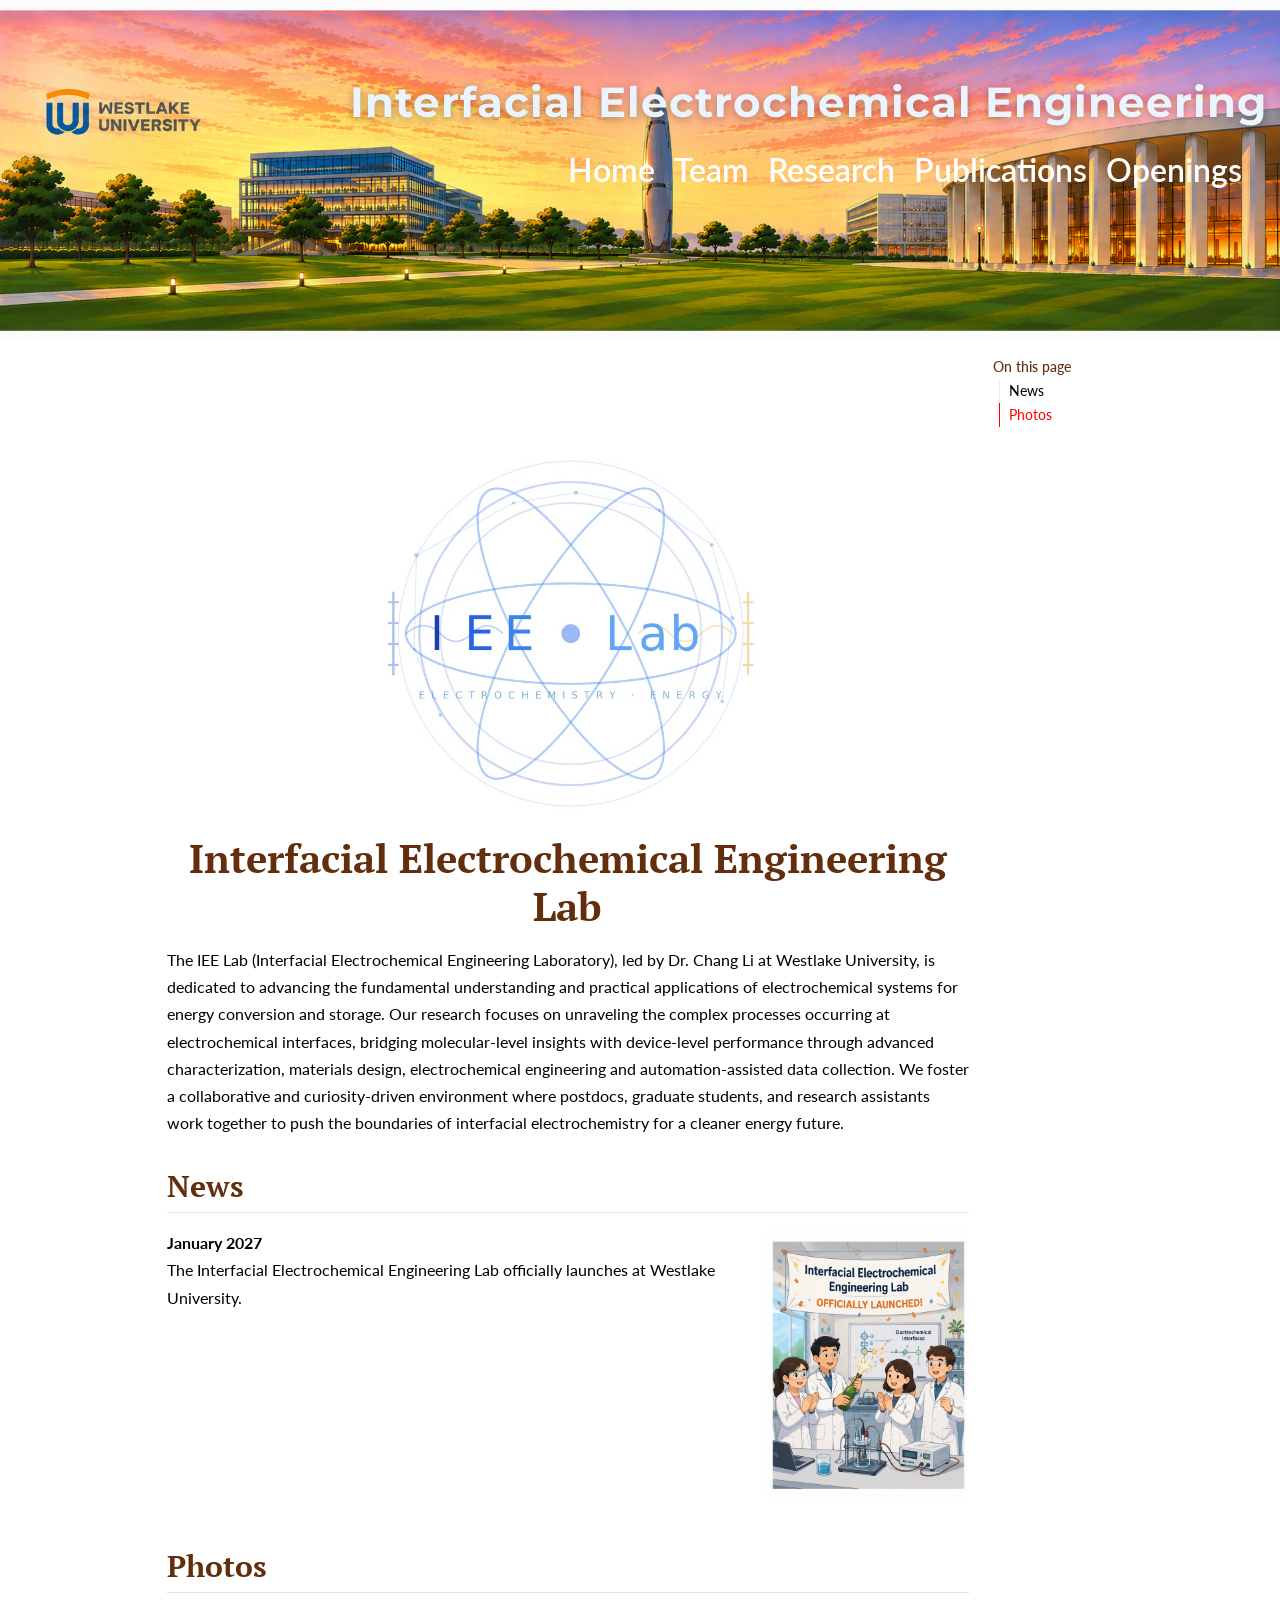
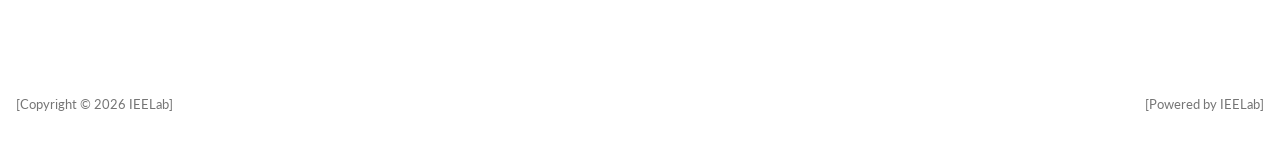
==== docs/index.html @ 1d0949e4 "ChangLi's Group at Westlake" ====
<!DOCTYPE html>
<html xmlns="http://www.w3.org/1999/xhtml" lang="en" xml:lang="en"><head>

<meta charset="utf-8">
<meta name="generator" content="quarto-1.9.37">

<meta name="viewport" content="width=device-width, initial-scale=1.0, user-scalable=yes">


<title>Interfacial Electrochemical Engineering Lab</title>
<style>
/* Default styles provided by pandoc.
** See https://pandoc.org/MANUAL.html#variables-for-html for config info.
*/
code{white-space: pre-wrap;}
span.smallcaps{font-variant: small-caps;}
div.columns{display: flex; gap: min(4vw, 1.5em);}
div.column{flex: auto; overflow-x: auto;}
div.hanging-indent{margin-left: 1.5em; text-indent: -1.5em;}
ul.task-list{list-style: none;}
ul.task-list li input[type="checkbox"] {
  width: 0.8em;
  margin: 0 0.8em 0.2em -1em; /* quarto-specific, see https://github.com/quarto-dev/quarto-cli/issues/4556 */ 
  vertical-align: middle;
}
</style>


<script src="site_libs/quarto-nav/quarto-nav.js"></script>
<script src="site_libs/quarto-nav/headroom.min.js"></script>
<script src="site_libs/clipboard/clipboard.min.js"></script>
<script src="site_libs/quarto-search/autocomplete.umd.js"></script>
<script src="site_libs/quarto-search/fuse.min.js"></script>
<script src="site_libs/quarto-search/quarto-search.js"></script>
<meta name="quarto:offset" content="./">
<link href="./images/site-logo.jpg" rel="icon" type="image/jpeg">
<script src="site_libs/quarto-html/quarto.js" type="module"></script>
<script src="site_libs/quarto-html/tabsets/tabsets.js" type="module"></script>
<script src="site_libs/quarto-html/popper.min.js"></script>
<script src="site_libs/quarto-html/tippy.umd.min.js"></script>
<link href="site_libs/quarto-html/tippy.css" rel="stylesheet">
<link href="site_libs/quarto-html/quarto-syntax-highlighting-a9c94084e156453ce75ecc8ff7b2041c.css" rel="stylesheet" id="quarto-text-highlighting-styles">
<script src="site_libs/bootstrap/bootstrap.min.js"></script>
<link href="site_libs/bootstrap/bootstrap-icons.css" rel="stylesheet">
<link href="site_libs/bootstrap/bootstrap-755ce05c4ce5d51c05182200a38162f8.min.css" rel="stylesheet" append-hash="true" id="quarto-bootstrap" data-mode="light">
<script id="quarto-search-options" type="application/json">{
  "location": "navbar",
  "copy-button": false,
  "collapse-after": 3,
  "panel-placement": "end",
  "type": "overlay",
  "limit": 50,
  "keyboard-shortcut": [
    "f",
    "/",
    "s"
  ],
  "show-item-context": false,
  "language": {
    "search-no-results-text": "No results",
    "search-matching-documents-text": "matching documents",
    "search-copy-link-title": "Copy link to search",
    "search-hide-matches-text": "Hide additional matches",
    "search-more-match-text": "more match in this document",
    "search-more-matches-text": "more matches in this document",
    "search-clear-button-title": "Clear",
    "search-text-placeholder": "",
    "search-detached-cancel-button-title": "Cancel",
    "search-submit-button-title": "Submit",
    "search-label": "Search"
  }
}</script>


</head>

<body class="nav-fixed quarto-light">

<div id="quarto-search-results"></div>
  <header id="quarto-header" class="headroom fixed-top">
    <nav class="navbar navbar-expand-lg " data-bs-theme="dark">
      <div class="navbar-container container-fluid">
      <div class="navbar-brand-container mx-auto">
    <a class="navbar-brand" href="./index.html">
    <span class="navbar-title">Interfacial Electrochemical Engineering Lab</span>
    </a>
  </div>
          <button class="navbar-toggler" type="button" data-bs-toggle="collapse" data-bs-target="#navbarCollapse" aria-controls="navbarCollapse" role="menu" aria-expanded="false" aria-label="Toggle navigation" onclick="if (window.quartoToggleHeadroom) { window.quartoToggleHeadroom(); }">
  <span class="navbar-toggler-icon"></span>
</button>
          <div class="collapse navbar-collapse" id="navbarCollapse">
            <ul class="navbar-nav navbar-nav-scroll ms-auto">
  <li class="nav-item">
    <a class="nav-link active" href="./index.html" aria-current="page"> 
<span class="menu-text">Home</span></a>
  </li>  
  <li class="nav-item">
    <a class="nav-link" href="./Team.html"> 
<span class="menu-text">Team</span></a>
  </li>  
  <li class="nav-item">
    <a class="nav-link" href="./Research.html"> 
<span class="menu-text">Research</span></a>
  </li>  
  <li class="nav-item">
    <a class="nav-link" href="./publications.html"> 
<span class="menu-text">Publications</span></a>
  </li>  
  <li class="nav-item">
    <a class="nav-link" href="./Openings.html"> 
<span class="menu-text">Openings</span></a>
  </li>  
</ul>
          </div> <!-- /navcollapse -->
            <div class="quarto-navbar-tools">
</div>
      </div> <!-- /container-fluid -->
    </nav>
</header>
<!-- content -->
<div id="quarto-content" class="quarto-container page-columns page-rows-contents page-layout-article page-navbar">
<!-- sidebar -->
<!-- margin-sidebar -->
    <div id="quarto-margin-sidebar" class="sidebar margin-sidebar">
        <nav id="TOC" role="doc-toc" class="toc-active">
    <h2 id="toc-title">On this page</h2>
   
  <ul>
  <li><a href="#news" id="toc-news" class="nav-link active" data-scroll-target="#news">News</a></li>
  <li><a href="#photos" id="toc-photos" class="nav-link" data-scroll-target="#photos">Photos</a></li>
  </ul>
</nav>
    </div>
<!-- main -->
<main class="content" id="quarto-document-content">




<div class="quarto-about-jolla">
  <img src="images/site-logo.jpg" class="about-image
  rectangle " style="width: 24em;">
 <header id="title-block-header" class="quarto-title-block default">
<div class="quarto-title">
<h1 class="title">Interfacial Electrochemical Engineering Lab</h1>
</div>
<div class="quarto-title-meta">
  </div>
</header><div id="hero-heading">
<p>The IEE Lab (Interfacial Electrochemical Engineering Laboratory), led by Dr.&nbsp;Chang Li at Westlake University, is dedicated to advancing the fundamental understanding and practical applications of electrochemical systems for energy conversion and storage. Our research focuses on unraveling the complex processes occurring at electrochemical interfaces, bridging molecular-level insights with device-level performance through advanced characterization, materials design, electrochemical engineering and automation-assisted data collection. We foster a collaborative and curiosity-driven environment where postdocs, graduate students, and research assistants work together to push the boundaries of interfacial electrochemistry for a cleaner energy future.</p>
</div>  
</div>

<section id="news" class="level2">
<h2 data-anchor-id="news">News</h2>
<div class="news-item">
<p><img src="images/news/lab-launch.jpg" class="img-fluid" width="220"></p>
<p><strong>January 2027</strong><br>
The Interfacial Electrochemical Engineering Lab officially launches at Westlake University.</p>
</div>
</section>
<section id="photos" class="level2">
<h2 data-anchor-id="photos">Photos</h2>



</section>

</main> <!-- /main -->
<script id="quarto-html-after-body" type="application/javascript">
  window.document.addEventListener("DOMContentLoaded", function (event) {
    const isCodeAnnotation = (el) => {
      for (const clz of el.classList) {
        if (clz.startsWith('code-annotation-')) {                     
          return true;
        }
      }
      return false;
    }
    const onCopySuccess = function(e) {
      // button target
      const button = e.trigger;
      // don't keep focus
      button.blur();
      // flash "checked"
      button.classList.add('code-copy-button-checked');
      var currentTitle = button.getAttribute("title");
      button.setAttribute("title", "Copied!");
      let tooltip;
      if (window.bootstrap) {
        button.setAttribute("data-bs-toggle", "tooltip");
        button.setAttribute("data-bs-placement", "left");
        button.setAttribute("data-bs-title", "Copied!");
        tooltip = new bootstrap.Tooltip(button, 
          { trigger: "manual", 
            customClass: "code-copy-button-tooltip",
            offset: [0, -8]});
        tooltip.show();    
      }
      setTimeout(function() {
        if (tooltip) {
          tooltip.hide();
          button.removeAttribute("data-bs-title");
          button.removeAttribute("data-bs-toggle");
          button.removeAttribute("data-bs-placement");
        }
        button.setAttribute("title", currentTitle);
        button.classList.remove('code-copy-button-checked');
      }, 1000);
      // clear code selection
      e.clearSelection();
    }
    const getTextToCopy = function(trigger) {
      const outerScaffold = trigger.parentElement.cloneNode(true);
      const codeEl = outerScaffold.querySelector('code');
      for (const childEl of codeEl.children) {
        if (isCodeAnnotation(childEl)) {
          childEl.remove();
        }
      }
      return codeEl.innerText;
    }
    const clipboard = new window.ClipboardJS('.code-copy-button:not([data-in-quarto-modal])', {
      text: getTextToCopy
    });
    clipboard.on('success', onCopySuccess);
    if (window.document.getElementById('quarto-embedded-source-code-modal')) {
      const clipboardModal = new window.ClipboardJS('.code-copy-button[data-in-quarto-modal]', {
        text: getTextToCopy,
        container: window.document.getElementById('quarto-embedded-source-code-modal')
      });
      clipboardModal.on('success', onCopySuccess);
    }
      var localhostRegex = new RegExp(/^(?:http|https):\/\/localhost\:?[0-9]*\//);
      var mailtoRegex = new RegExp(/^mailto:/);
        var filterRegex = new RegExp("https:\/\/ChangLi\.IEELab\.github\.io");
      var isInternal = (href) => {
          return filterRegex.test(href) || localhostRegex.test(href) || mailtoRegex.test(href);
      }
      // Inspect non-navigation links and adorn them if external
     var links = window.document.querySelectorAll('a[href]:not(.nav-link):not(.navbar-brand):not(.toc-action):not(.sidebar-link):not(.sidebar-item-toggle):not(.pagination-link):not(.no-external):not([aria-hidden]):not(.dropdown-item):not(.quarto-navigation-tool):not(.about-link)');
      for (var i=0; i<links.length; i++) {
        const link = links[i];
        if (!isInternal(link.href)) {
          // undo the damage that might have been done by quarto-nav.js in the case of
          // links that we want to consider external
          if (link.dataset.originalHref !== undefined) {
            link.href = link.dataset.originalHref;
          }
        }
      }
    function tippyHover(el, contentFn, onTriggerFn, onUntriggerFn) {
      const config = {
        allowHTML: true,
        maxWidth: 500,
        delay: 100,
        arrow: false,
        appendTo: function(el) {
            return el.parentElement;
        },
        interactive: true,
        interactiveBorder: 10,
        theme: 'quarto',
        placement: 'bottom-start',
      };
      if (contentFn) {
        config.content = contentFn;
      }
      if (onTriggerFn) {
        config.onTrigger = onTriggerFn;
      }
      if (onUntriggerFn) {
        config.onUntrigger = onUntriggerFn;
      }
      window.tippy(el, config); 
    }
    const noterefs = window.document.querySelectorAll('a[role="doc-noteref"]');
    for (var i=0; i<noterefs.length; i++) {
      const ref = noterefs[i];
      tippyHover(ref, function() {
        // use id or data attribute instead here
        let href = ref.getAttribute('data-footnote-href') || ref.getAttribute('href');
        try { href = new URL(href).hash; } catch {}
        const id = href.replace(/^#\/?/, "");
        const note = window.document.getElementById(id);
        if (note) {
          return note.innerHTML;
        } else {
          return "";
        }
      });
    }
    const xrefs = window.document.querySelectorAll('a.quarto-xref');
    const processXRef = (id, note) => {
      // Strip column container classes
      const stripColumnClz = (el) => {
        el.classList.remove("page-full", "page-columns");
        if (el.children) {
          for (const child of el.children) {
            stripColumnClz(child);
          }
        }
      }
      stripColumnClz(note)
      if (id === null || id.startsWith('sec-')) {
        // Special case sections, only their first couple elements
        const container = document.createElement("div");
        if (note.children && note.children.length > 2) {
          container.appendChild(note.children[0].cloneNode(true));
          for (let i = 1; i < note.children.length; i++) {
            const child = note.children[i];
            if (child.tagName === "P" && child.innerText === "") {
              continue;
            } else {
              container.appendChild(child.cloneNode(true));
              break;
            }
          }
          if (window.Quarto?.typesetMath) {
            window.Quarto.typesetMath(container);
          }
          return container.innerHTML
        } else {
          if (window.Quarto?.typesetMath) {
            window.Quarto.typesetMath(note);
          }
          return note.innerHTML;
        }
      } else {
        // Remove any anchor links if they are present
        const anchorLink = note.querySelector('a.anchorjs-link');
        if (anchorLink) {
          anchorLink.remove();
        }
        if (window.Quarto?.typesetMath) {
          window.Quarto.typesetMath(note);
        }
        if (note.classList.contains("callout")) {
          return note.outerHTML;
        } else {
          return note.innerHTML;
        }
      }
    }
    for (var i=0; i<xrefs.length; i++) {
      const xref = xrefs[i];
      tippyHover(xref, undefined, function(instance) {
        instance.disable();
        let url = xref.getAttribute('href');
        let hash = undefined; 
        if (url.startsWith('#')) {
          hash = url;
        } else {
          try { hash = new URL(url).hash; } catch {}
        }
        if (hash) {
          const id = hash.replace(/^#\/?/, "");
          const note = window.document.getElementById(id);
          if (note !== null) {
            try {
              const html = processXRef(id, note.cloneNode(true));
              instance.setContent(html);
            } finally {
              instance.enable();
              instance.show();
            }
          } else {
            // See if we can fetch this
            fetch(url.split('#')[0])
            .then(res => res.text())
            .then(html => {
              const parser = new DOMParser();
              const htmlDoc = parser.parseFromString(html, "text/html");
              const note = htmlDoc.getElementById(id);
              if (note !== null) {
                const html = processXRef(id, note);
                instance.setContent(html);
              } 
            }).finally(() => {
              instance.enable();
              instance.show();
            });
          }
        } else {
          // See if we can fetch a full url (with no hash to target)
          // This is a special case and we should probably do some content thinning / targeting
          fetch(url)
          .then(res => res.text())
          .then(html => {
            const parser = new DOMParser();
            const htmlDoc = parser.parseFromString(html, "text/html");
            const note = htmlDoc.querySelector('main.content');
            if (note !== null) {
              // This should only happen for chapter cross references
              // (since there is no id in the URL)
              // remove the first header
              if (note.children.length > 0 && note.children[0].tagName === "HEADER") {
                note.children[0].remove();
              }
              const html = processXRef(null, note);
              instance.setContent(html);
            } 
          }).finally(() => {
            instance.enable();
            instance.show();
          });
        }
      }, function(instance) {
      });
    }
        let selectedAnnoteEl;
        const selectorForAnnotation = ( cell, annotation) => {
          let cellAttr = 'data-code-cell="' + cell + '"';
          let lineAttr = 'data-code-annotation="' +  annotation + '"';
          const selector = 'span[' + cellAttr + '][' + lineAttr + ']';
          return selector;
        }
        const selectCodeLines = (annoteEl) => {
          const doc = window.document;
          const targetCell = annoteEl.getAttribute("data-target-cell");
          const targetAnnotation = annoteEl.getAttribute("data-target-annotation");
          const annoteSpan = window.document.querySelector(selectorForAnnotation(targetCell, targetAnnotation));
          const lines = annoteSpan.getAttribute("data-code-lines").split(",");
          const lineIds = lines.map((line) => {
            return targetCell + "-" + line;
          })
          let top = null;
          let height = null;
          let parent = null;
          if (lineIds.length > 0) {
              //compute the position of the single el (top and bottom and make a div)
              const el = window.document.getElementById(lineIds[0]);
              top = el.offsetTop;
              height = el.offsetHeight;
              parent = el.parentElement.parentElement;
            if (lineIds.length > 1) {
              const lastEl = window.document.getElementById(lineIds[lineIds.length - 1]);
              const bottom = lastEl.offsetTop + lastEl.offsetHeight;
              height = bottom - top;
            }
            if (top !== null && height !== null && parent !== null) {
              // cook up a div (if necessary) and position it 
              let div = window.document.getElementById("code-annotation-line-highlight");
              if (div === null) {
                div = window.document.createElement("div");
                div.setAttribute("id", "code-annotation-line-highlight");
                div.style.position = 'absolute';
                parent.appendChild(div);
              }
              div.style.top = top - 2 + "px";
              div.style.height = height + 4 + "px";
              div.style.left = 0;
              let gutterDiv = window.document.getElementById("code-annotation-line-highlight-gutter");
              if (gutterDiv === null) {
                gutterDiv = window.document.createElement("div");
                gutterDiv.setAttribute("id", "code-annotation-line-highlight-gutter");
                gutterDiv.style.position = 'absolute';
                const codeCell = window.document.getElementById(targetCell);
                const gutter = codeCell.querySelector('.code-annotation-gutter');
                gutter.appendChild(gutterDiv);
              }
              gutterDiv.style.top = top - 2 + "px";
              gutterDiv.style.height = height + 4 + "px";
            }
            selectedAnnoteEl = annoteEl;
          }
        };
        const unselectCodeLines = () => {
          const elementsIds = ["code-annotation-line-highlight", "code-annotation-line-highlight-gutter"];
          elementsIds.forEach((elId) => {
            const div = window.document.getElementById(elId);
            if (div) {
              div.remove();
            }
          });
          selectedAnnoteEl = undefined;
        };
          // Handle positioning of the toggle
      window.addEventListener(
        "resize",
        throttle(() => {
          elRect = undefined;
          if (selectedAnnoteEl) {
            selectCodeLines(selectedAnnoteEl);
          }
        }, 10)
      );
      function throttle(fn, ms) {
      let throttle = false;
      let timer;
        return (...args) => {
          if(!throttle) { // first call gets through
              fn.apply(this, args);
              throttle = true;
          } else { // all the others get throttled
              if(timer) clearTimeout(timer); // cancel #2
              timer = setTimeout(() => {
                fn.apply(this, args);
                timer = throttle = false;
              }, ms);
          }
        };
      }
        // Attach click handler to the DT
        const annoteDls = window.document.querySelectorAll('dt[data-target-cell]');
        for (const annoteDlNode of annoteDls) {
          annoteDlNode.addEventListener('click', (event) => {
            const clickedEl = event.target;
            if (clickedEl !== selectedAnnoteEl) {
              unselectCodeLines();
              const activeEl = window.document.querySelector('dt[data-target-cell].code-annotation-active');
              if (activeEl) {
                activeEl.classList.remove('code-annotation-active');
              }
              selectCodeLines(clickedEl);
              clickedEl.classList.add('code-annotation-active');
            } else {
              // Unselect the line
              unselectCodeLines();
              clickedEl.classList.remove('code-annotation-active');
            }
          });
        }
    const findCites = (el) => {
      const parentEl = el.parentElement;
      if (parentEl) {
        const cites = parentEl.dataset.cites;
        if (cites) {
          return {
            el,
            cites: cites.split(' ')
          };
        } else {
          return findCites(el.parentElement)
        }
      } else {
        return undefined;
      }
    };
    var bibliorefs = window.document.querySelectorAll('a[role="doc-biblioref"]');
    for (var i=0; i<bibliorefs.length; i++) {
      const ref = bibliorefs[i];
      const citeInfo = findCites(ref);
      if (citeInfo) {
        tippyHover(citeInfo.el, function() {
          var popup = window.document.createElement('div');
          citeInfo.cites.forEach(function(cite) {
            var citeDiv = window.document.createElement('div');
            citeDiv.classList.add('hanging-indent');
            citeDiv.classList.add('csl-entry');
            var biblioDiv = window.document.getElementById('ref-' + cite);
            if (biblioDiv) {
              citeDiv.innerHTML = biblioDiv.innerHTML;
            }
            popup.appendChild(citeDiv);
          });
          return popup.innerHTML;
        });
      }
    }
  });
  </script>
</div> <!-- /content -->
<footer class="footer">
  <div class="nav-footer">
    <div class="nav-footer-left">
<p>[Copyright © 2026 IEELab]</p>
</div>   
    <div class="nav-footer-center">
      &nbsp;
    </div>
    <div class="nav-footer-right">
<p>[Powered by IEELab]</p>
</div>
  </div>
</footer>




</body></html>
---- docs/site_libs/quarto-html/tippy.css ----
.tippy-box[data-animation=fade][data-state=hidden]{opacity:0}[data-tippy-root]{max-width:calc(100vw - 10px)}.tippy-box{position:relative;background-color:#333;color:#fff;border-radius:4px;font-size:14px;line-height:1.4;white-space:normal;outline:0;transition-property:transform,visibility,opacity}.tippy-box[data-placement^=top]>.tippy-arrow{bottom:0}.tippy-box[data-placement^=top]>.tippy-arrow:before{bottom:-7px;left:0;border-width:8px 8px 0;border-top-color:initial;transform-origin:center top}.tippy-box[data-placement^=bottom]>.tippy-arrow{top:0}.tippy-box[data-placement^=bottom]>.tippy-arrow:before{top:-7px;left:0;border-width:0 8px 8px;border-bottom-color:initial;transform-origin:center bottom}.tippy-box[data-placement^=left]>.tippy-arrow{right:0}.tippy-box[data-placement^=left]>.tippy-arrow:before{border-width:8px 0 8px 8px;border-left-color:initial;right:-7px;transform-origin:center left}.tippy-box[data-placement^=right]>.tippy-arrow{left:0}.tippy-box[data-placement^=right]>.tippy-arrow:before{left:-7px;border-width:8px 8px 8px 0;border-right-color:initial;transform-origin:center right}.tippy-box[data-inertia][data-state=visible]{transition-timing-function:cubic-bezier(.54,1.5,.38,1.11)}.tippy-arrow{width:16px;height:16px;color:#333}.tippy-arrow:before{content:"";position:absolute;border-color:transparent;border-style:solid}.tippy-content{position:relative;padding:5px 9px;z-index:1}
---- docs/site_libs/quarto-html/quarto-syntax-highlighting-a9c94084e156453ce75ecc8ff7b2041c.css ----
/* quarto syntax highlight colors */
:root {
  --quarto-hl-ot-color: #003B4F;
  --quarto-hl-at-color: #657422;
  --quarto-hl-ss-color: #20794D;
  --quarto-hl-an-color: #5E5E5E;
  --quarto-hl-fu-color: #4758AB;
  --quarto-hl-st-color: #20794D;
  --quarto-hl-cf-color: #003B4F;
  --quarto-hl-op-color: #5E5E5E;
  --quarto-hl-er-color: #AD0000;
  --quarto-hl-bn-color: #AD0000;
  --quarto-hl-al-color: #AD0000;
  --quarto-hl-va-color: #111111;
  --quarto-hl-bu-color: inherit;
  --quarto-hl-ex-color: inherit;
  --quarto-hl-pp-color: #AD0000;
  --quarto-hl-in-color: #5E5E5E;
  --quarto-hl-vs-color: #20794D;
  --quarto-hl-wa-color: #5E5E5E;
  --quarto-hl-do-color: #5E5E5E;
  --quarto-hl-im-color: #00769E;
  --quarto-hl-ch-color: #20794D;
  --quarto-hl-dt-color: #AD0000;
  --quarto-hl-fl-color: #AD0000;
  --quarto-hl-co-color: #5E5E5E;
  --quarto-hl-cv-color: #5E5E5E;
  --quarto-hl-cn-color: #8f5902;
  --quarto-hl-sc-color: #5E5E5E;
  --quarto-hl-dv-color: #AD0000;
  --quarto-hl-kw-color: #003B4F;
}

/* other quarto variables */
:root {
  --quarto-font-monospace: "Source Code Pro", monospace;
}

/* syntax highlight based on Pandoc's rules */
pre > code.sourceCode > span {
  color: #003B4F;
}

code.sourceCode > span {
  color: #003B4F;
}

div.sourceCode,
div.sourceCode pre.sourceCode {
  color: #003B4F;
}

/* Normal */
code span {
  color: #003B4F;
}

/* Alert */
code span.al {
  color: #AD0000;
  font-style: inherit;
}

/* Annotation */
code span.an {
  color: #5E5E5E;
  font-style: inherit;
}

/* Attribute */
code span.at {
  color: #657422;
  font-style: inherit;
}

/* BaseN */
code span.bn {
  color: #AD0000;
  font-style: inherit;
}

/* BuiltIn */
code span.bu {
  font-style: inherit;
}

/* ControlFlow */
code span.cf {
  color: #003B4F;
  font-weight: bold;
  font-style: inherit;
}

/* Char */
code span.ch {
  color: #20794D;
  font-style: inherit;
}

/* Constant */
code span.cn {
  color: #8f5902;
  font-style: inherit;
}

/* Comment */
code span.co {
  color: #5E5E5E;
  font-style: inherit;
}

/* CommentVar */
code span.cv {
  color: #5E5E5E;
  font-style: italic;
}

/* Documentation */
code span.do {
  color: #5E5E5E;
  font-style: italic;
}

/* DataType */
code span.dt {
  color: #AD0000;
  font-style: inherit;
}

/* DecVal */
code span.dv {
  color: #AD0000;
  font-style: inherit;
}

/* Error */
code span.er {
  color: #AD0000;
  font-style: inherit;
}

/* Extension */
code span.ex {
  font-style: inherit;
}

/* Float */
code span.fl {
  color: #AD0000;
  font-style: inherit;
}

/* Function */
code span.fu {
  color: #4758AB;
  font-style: inherit;
}

/* Import */
code span.im {
  color: #00769E;
  font-style: inherit;
}

/* Information */
code span.in {
  color: #5E5E5E;
  font-style: inherit;
}

/* Keyword */
code span.kw {
  color: #003B4F;
  font-weight: bold;
  font-style: inherit;
}

/* Operator */
code span.op {
  color: #5E5E5E;
  font-style: inherit;
}

/* Other */
code span.ot {
  color: #003B4F;
  font-style: inherit;
}

/* Preprocessor */
code span.pp {
  color: #AD0000;
  font-style: inherit;
}

/* SpecialChar */
code span.sc {
  color: #5E5E5E;
  font-style: inherit;
}

/* SpecialString */
code span.ss {
  color: #20794D;
  font-style: inherit;
}

/* String */
code span.st {
  color: #20794D;
  font-style: inherit;
}

/* Variable */
code span.va {
  color: #111111;
  font-style: inherit;
}

/* VerbatimString */
code span.vs {
  color: #20794D;
  font-style: inherit;
}

/* Warning */
code span.wa {
  color: #5E5E5E;
  font-style: italic;
}

.prevent-inlining {
  content: "</";
}

/*# sourceMappingURL=ad27052c1b7979d94bc9fc16dbd58621.css.map */
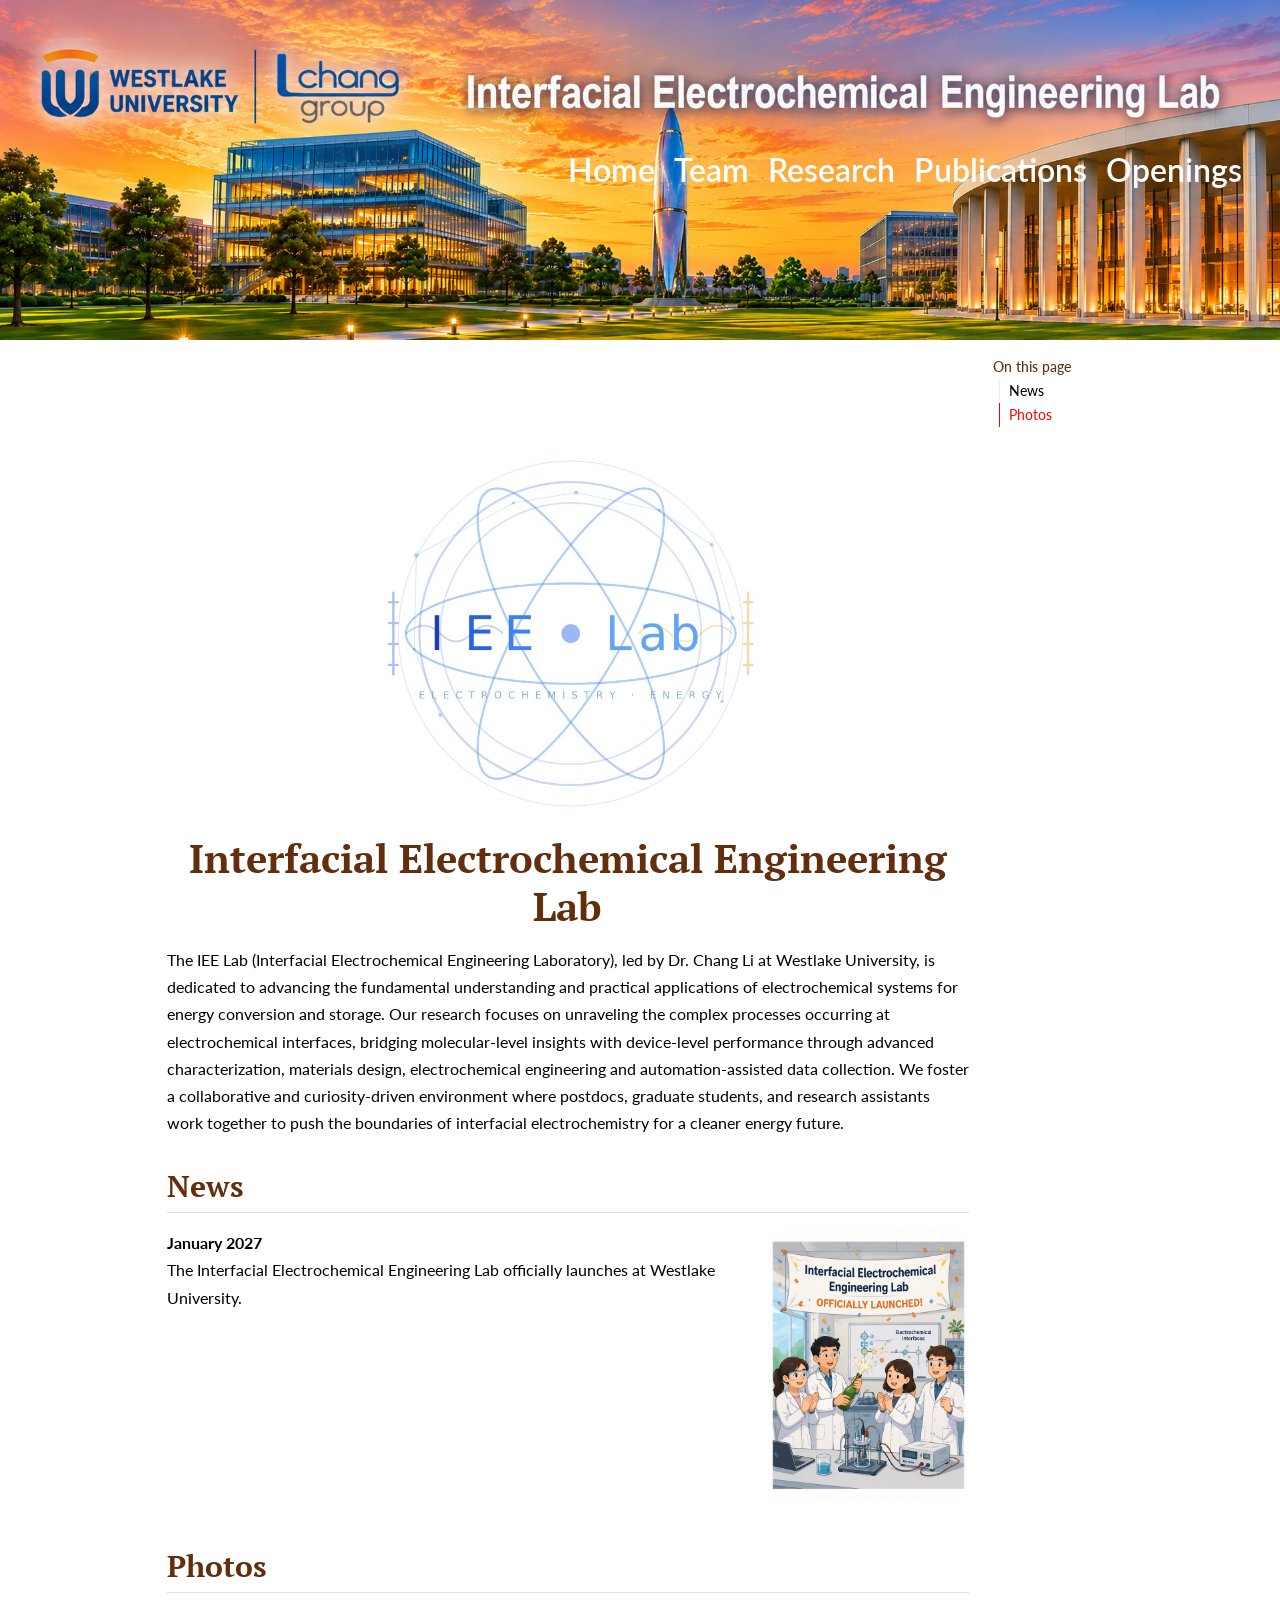
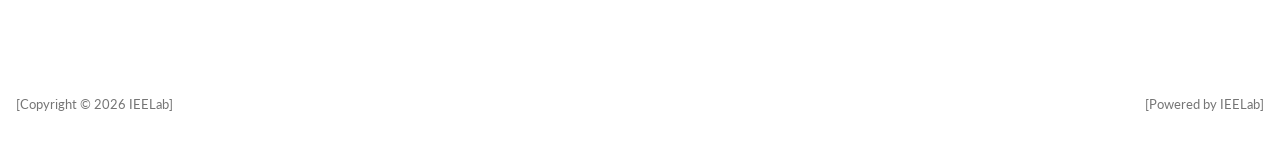
==== commit 6bdcea8b: "ChangLi's Group at Westlake" ====
--- a/docs/index.html
+++ b/docs/index.html
@@ -42,7 +42,7 @@
 <link href="site_libs/quarto-html/quarto-syntax-highlighting-a9c94084e156453ce75ecc8ff7b2041c.css" rel="stylesheet" id="quarto-text-highlighting-styles">
 <script src="site_libs/bootstrap/bootstrap.min.js"></script>
 <link href="site_libs/bootstrap/bootstrap-icons.css" rel="stylesheet">
-<link href="site_libs/bootstrap/bootstrap-755ce05c4ce5d51c05182200a38162f8.min.css" rel="stylesheet" append-hash="true" id="quarto-bootstrap" data-mode="light">
+<link href="site_libs/bootstrap/bootstrap-cb09186198b2b36917d4a4143142dcc0.min.css" rel="stylesheet" append-hash="true" id="quarto-bootstrap" data-mode="light">
 <script id="quarto-search-options" type="application/json">{
   "location": "navbar",
   "copy-button": false,
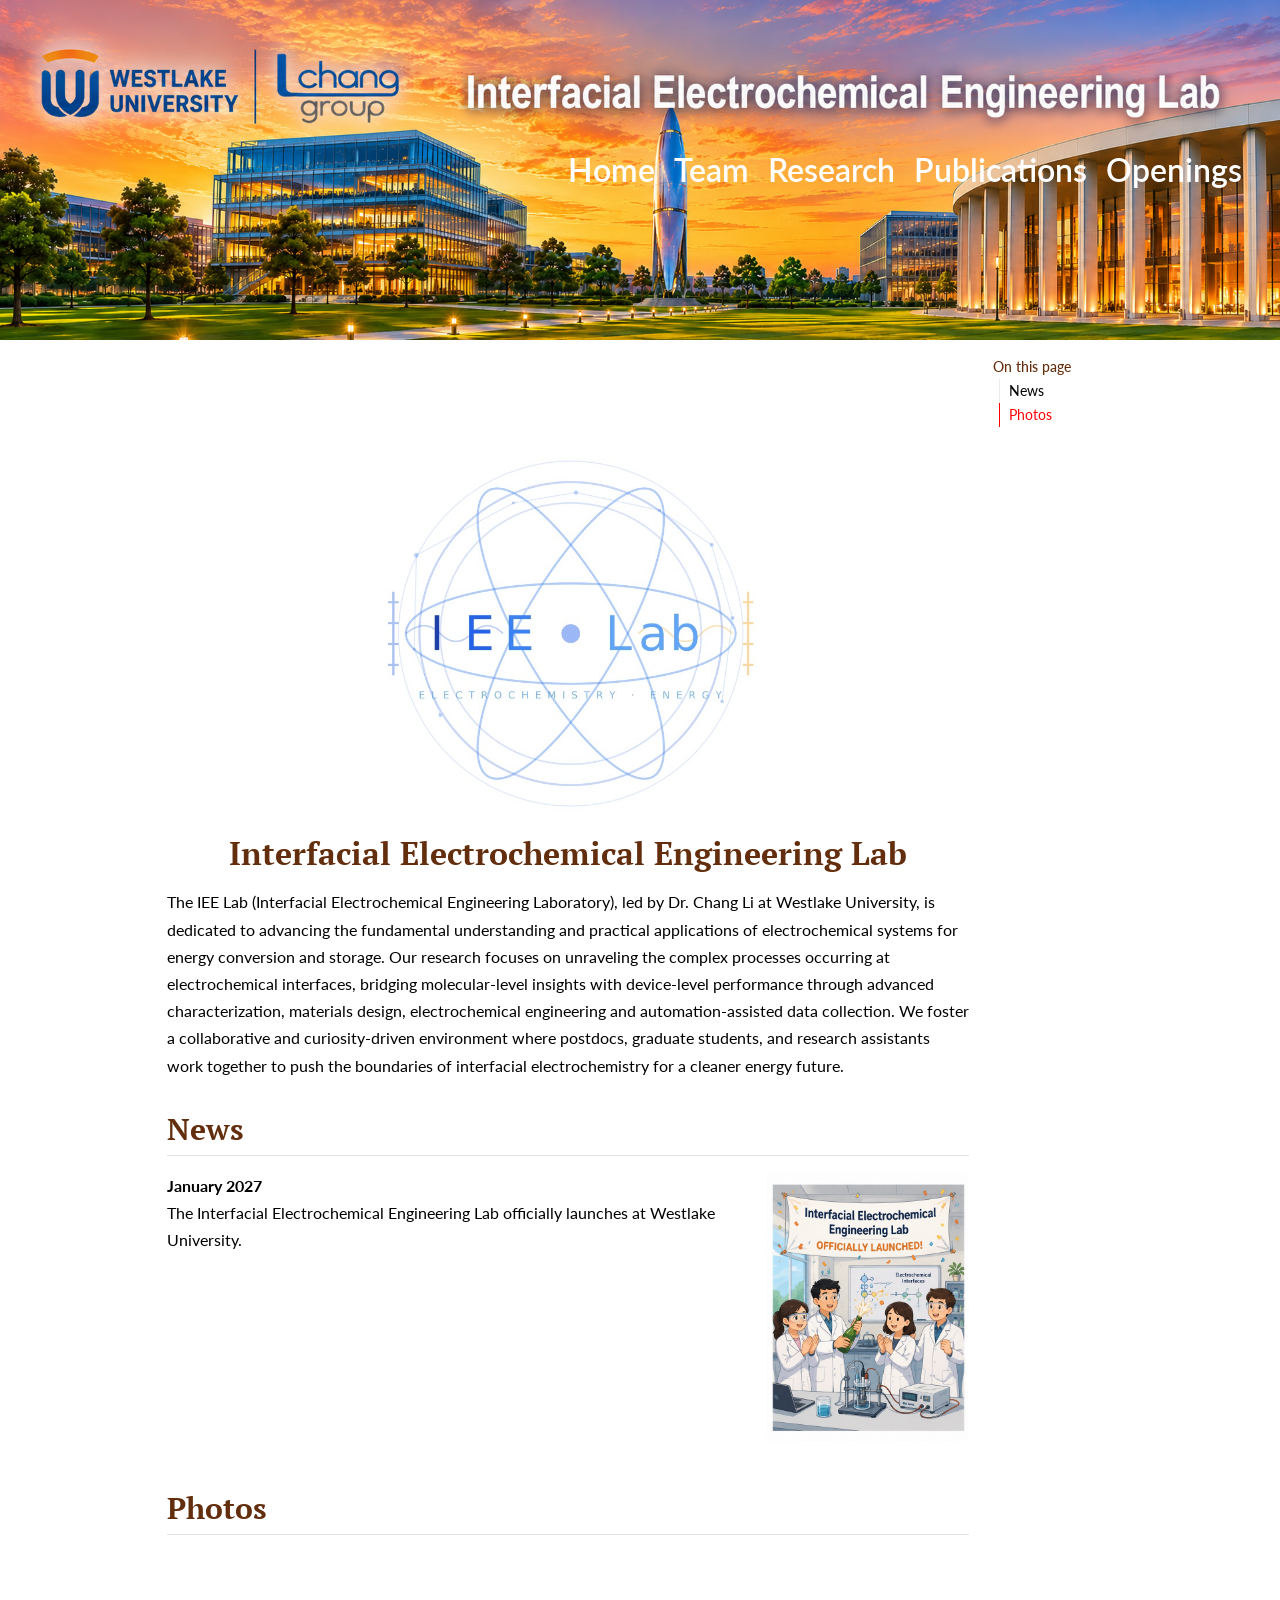
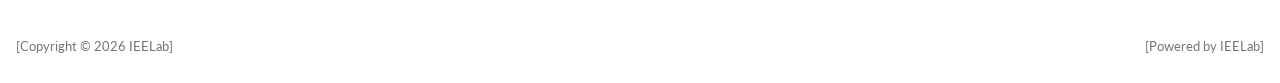
==== commit 79fc0be5: "ChangLi's Group at Westlake" ====
--- a/docs/index.html
+++ b/docs/index.html
@@ -42,7 +42,7 @@
 <link href="site_libs/quarto-html/quarto-syntax-highlighting-a9c94084e156453ce75ecc8ff7b2041c.css" rel="stylesheet" id="quarto-text-highlighting-styles">
 <script src="site_libs/bootstrap/bootstrap.min.js"></script>
 <link href="site_libs/bootstrap/bootstrap-icons.css" rel="stylesheet">
-<link href="site_libs/bootstrap/bootstrap-cb09186198b2b36917d4a4143142dcc0.min.css" rel="stylesheet" append-hash="true" id="quarto-bootstrap" data-mode="light">
+<link href="site_libs/bootstrap/bootstrap-8aac529fef2afcf45889e920f8766d1a.min.css" rel="stylesheet" append-hash="true" id="quarto-bootstrap" data-mode="light">
 <script id="quarto-search-options" type="application/json">{
   "location": "navbar",
   "copy-button": false,
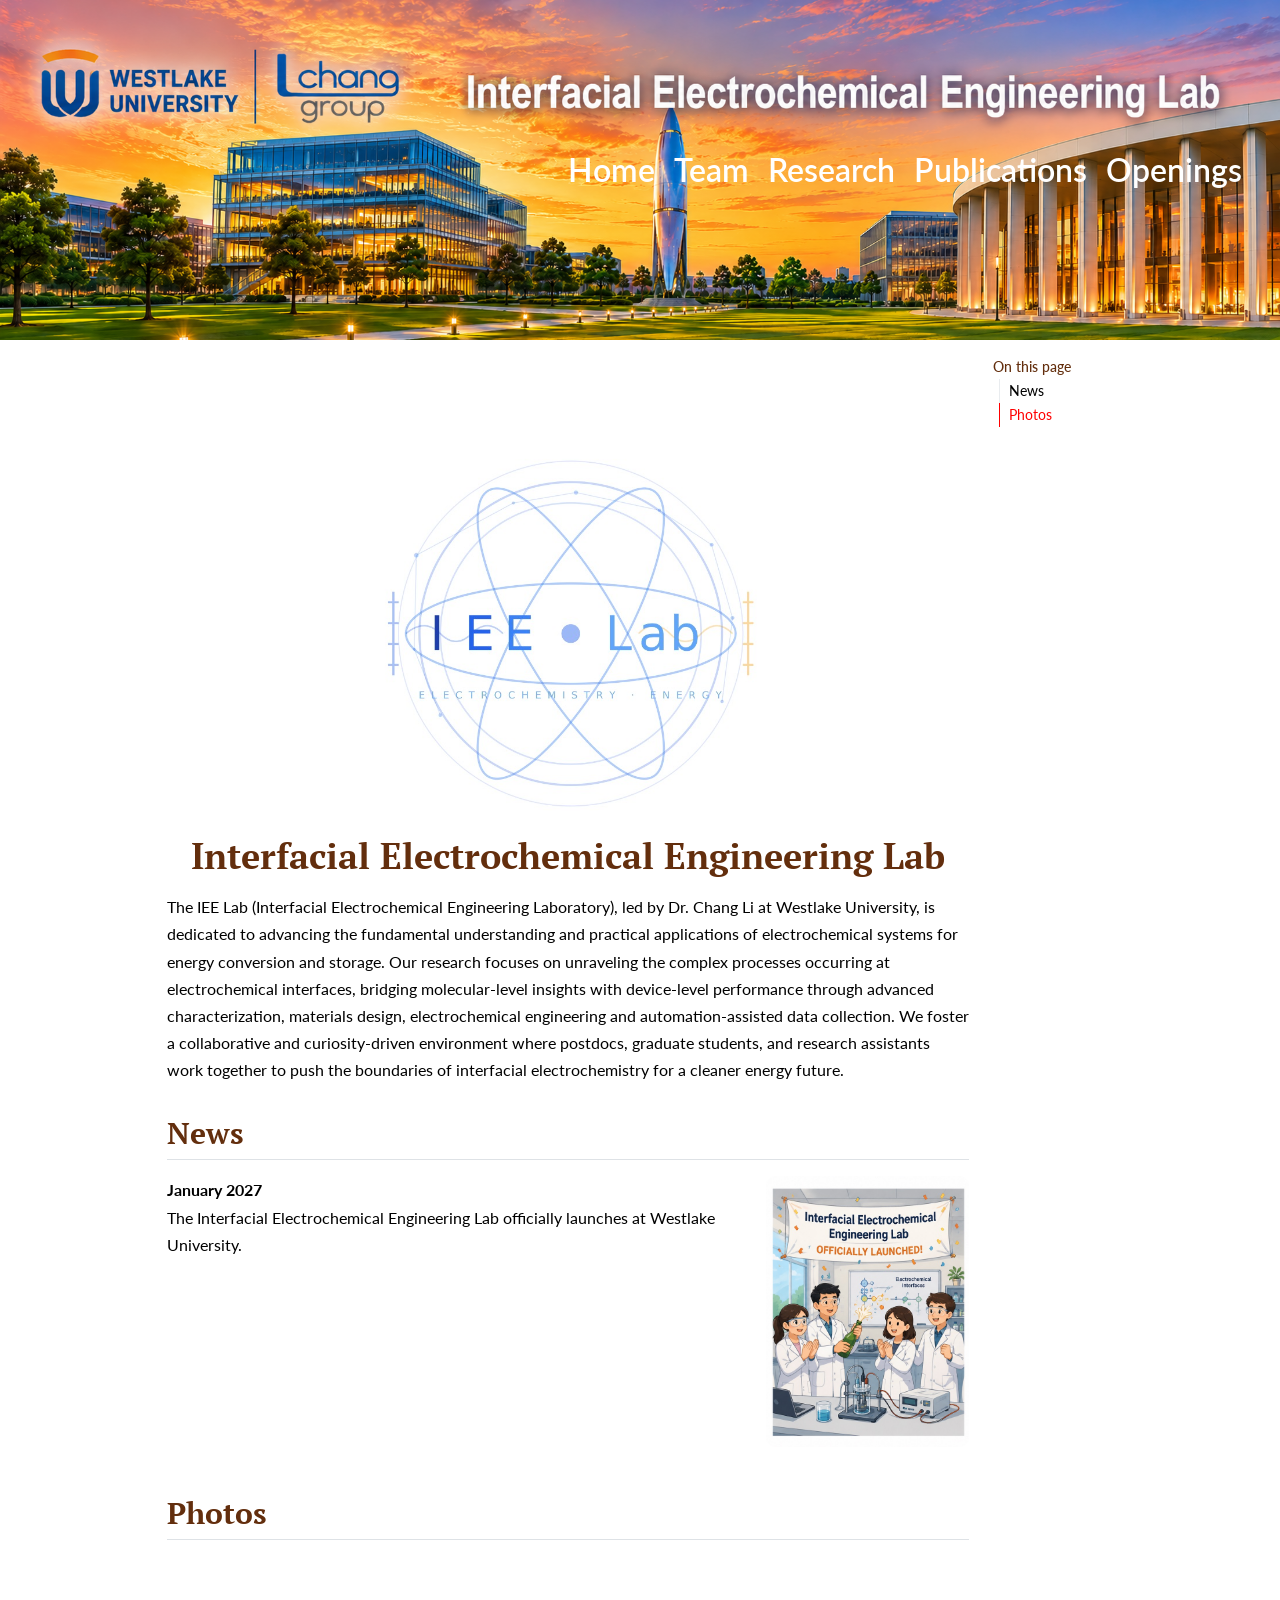
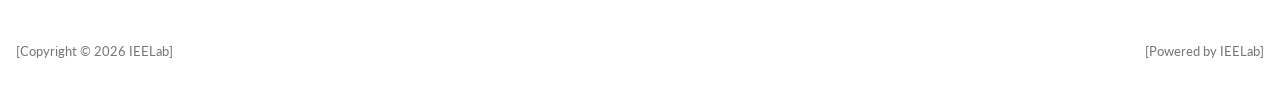
==== commit 58ea45e0: "ChangLi's Group at Westlake" ====
--- a/docs/index.html
+++ b/docs/index.html
@@ -42,7 +42,7 @@
 <link href="site_libs/quarto-html/quarto-syntax-highlighting-a9c94084e156453ce75ecc8ff7b2041c.css" rel="stylesheet" id="quarto-text-highlighting-styles">
 <script src="site_libs/bootstrap/bootstrap.min.js"></script>
 <link href="site_libs/bootstrap/bootstrap-icons.css" rel="stylesheet">
-<link href="site_libs/bootstrap/bootstrap-8aac529fef2afcf45889e920f8766d1a.min.css" rel="stylesheet" append-hash="true" id="quarto-bootstrap" data-mode="light">
+<link href="site_libs/bootstrap/bootstrap-420cf6618051e0be713b642d58f2439b.min.css" rel="stylesheet" append-hash="true" id="quarto-bootstrap" data-mode="light">
 <script id="quarto-search-options" type="application/json">{
   "location": "navbar",
   "copy-button": false,
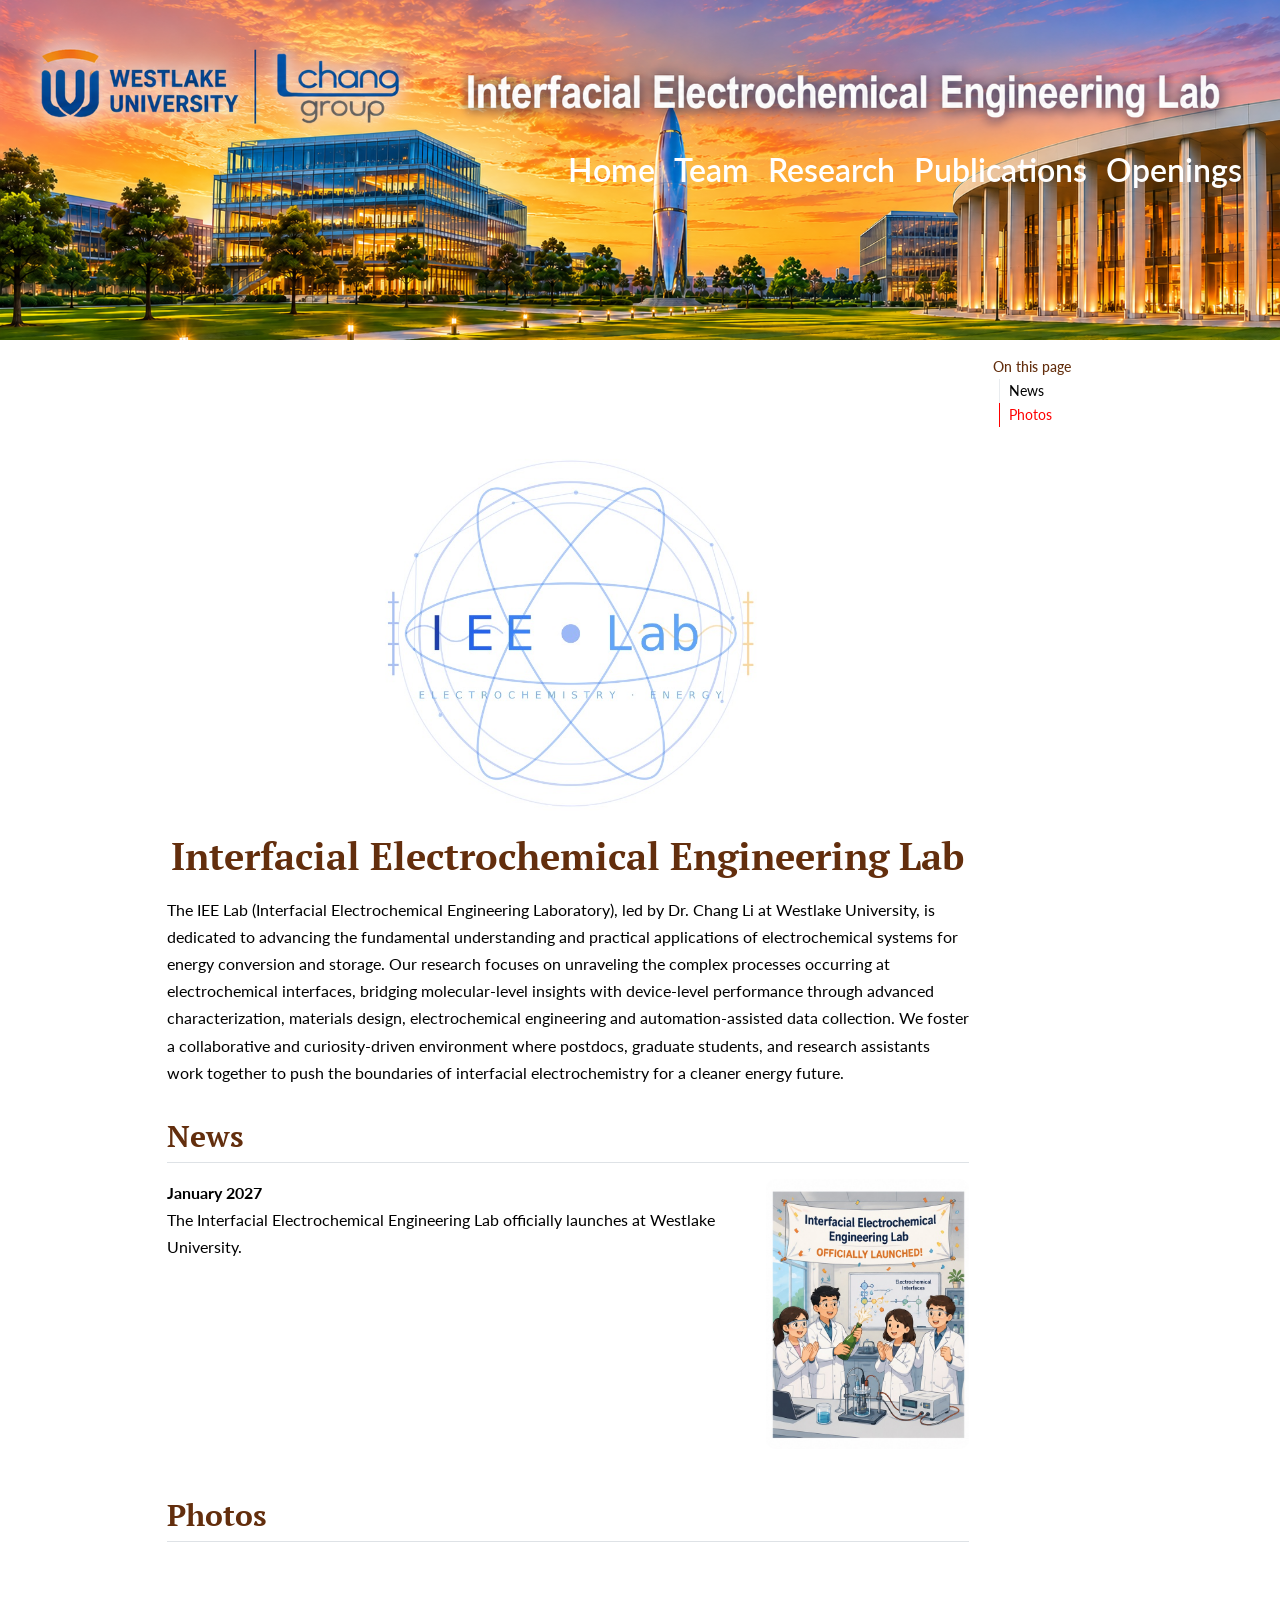
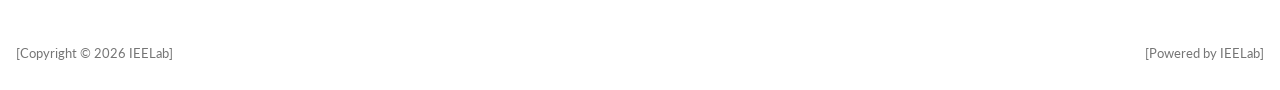
==== commit 16a9a1dd: "ChangLi's Group at Westlake" ====
--- a/docs/index.html
+++ b/docs/index.html
@@ -42,7 +42,7 @@
 <link href="site_libs/quarto-html/quarto-syntax-highlighting-a9c94084e156453ce75ecc8ff7b2041c.css" rel="stylesheet" id="quarto-text-highlighting-styles">
 <script src="site_libs/bootstrap/bootstrap.min.js"></script>
 <link href="site_libs/bootstrap/bootstrap-icons.css" rel="stylesheet">
-<link href="site_libs/bootstrap/bootstrap-420cf6618051e0be713b642d58f2439b.min.css" rel="stylesheet" append-hash="true" id="quarto-bootstrap" data-mode="light">
+<link href="site_libs/bootstrap/bootstrap-8bed19af43d54c52993029a3299c721d.min.css" rel="stylesheet" append-hash="true" id="quarto-bootstrap" data-mode="light">
 <script id="quarto-search-options" type="application/json">{
   "location": "navbar",
   "copy-button": false,
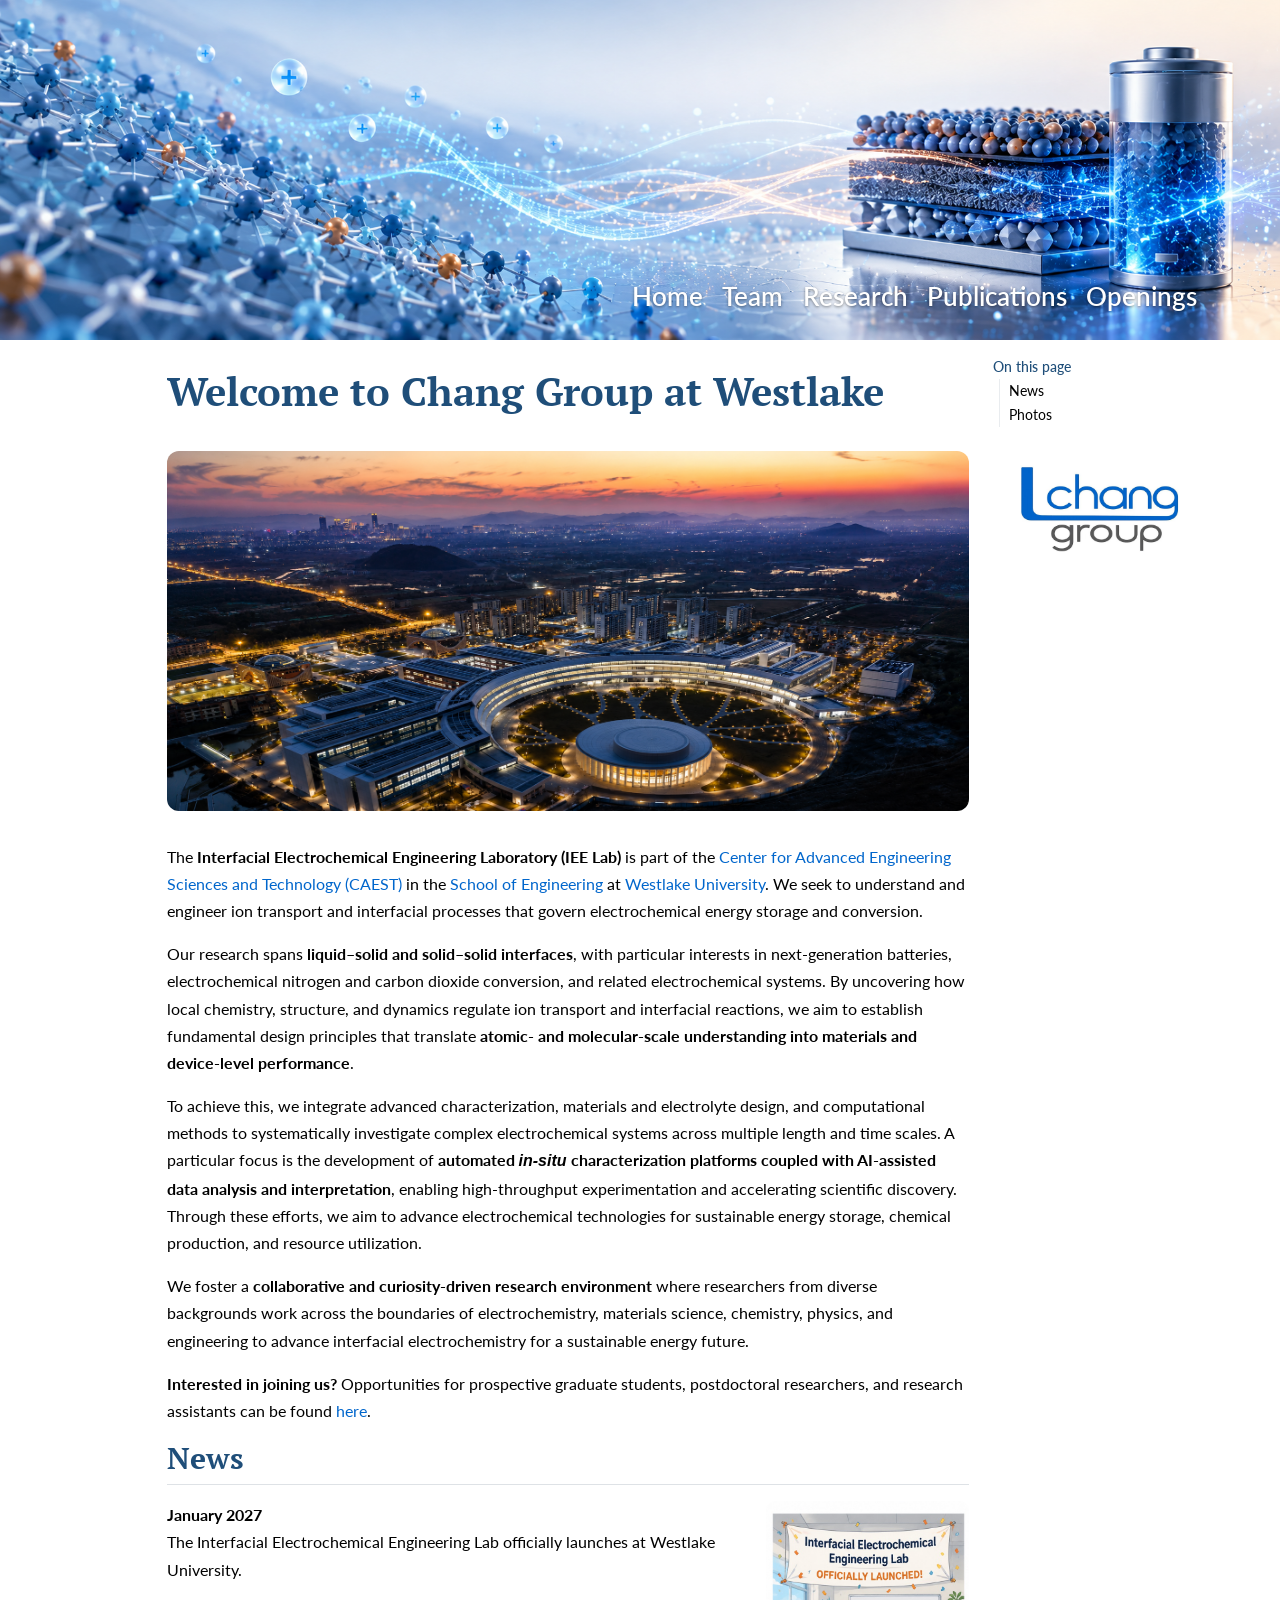
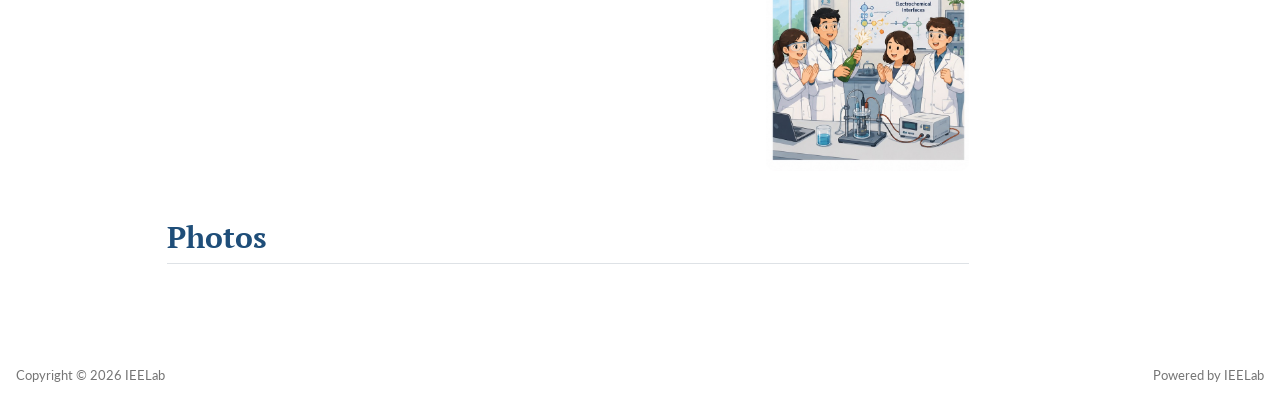
==== commit 10f90640: "up" ====
--- a/docs/index.html
+++ b/docs/index.html
@@ -7,7 +7,7 @@
 <meta name="viewport" content="width=device-width, initial-scale=1.0, user-scalable=yes">
 
 
-<title>Interfacial Electrochemical Engineering Lab</title>
+<title>Welcome to Chang Group at Westlake – Interfacial Electrochemical Engineering Lab</title>
 <style>
 /* Default styles provided by pandoc.
 ** See https://pandoc.org/MANUAL.html#variables-for-html for config info.
@@ -38,11 +38,12 @@
 <script src="site_libs/quarto-html/tabsets/tabsets.js" type="module"></script>
 <script src="site_libs/quarto-html/popper.min.js"></script>
 <script src="site_libs/quarto-html/tippy.umd.min.js"></script>
+<script src="site_libs/quarto-html/anchor.min.js"></script>
 <link href="site_libs/quarto-html/tippy.css" rel="stylesheet">
 <link href="site_libs/quarto-html/quarto-syntax-highlighting-a9c94084e156453ce75ecc8ff7b2041c.css" rel="stylesheet" id="quarto-text-highlighting-styles">
 <script src="site_libs/bootstrap/bootstrap.min.js"></script>
 <link href="site_libs/bootstrap/bootstrap-icons.css" rel="stylesheet">
-<link href="site_libs/bootstrap/bootstrap-8bed19af43d54c52993029a3299c721d.min.css" rel="stylesheet" append-hash="true" id="quarto-bootstrap" data-mode="light">
+<link href="site_libs/bootstrap/bootstrap-e5cb89b492cea530d5057b6523c71364.min.css" rel="stylesheet" append-hash="true" id="quarto-bootstrap" data-mode="light">
 <script id="quarto-search-options" type="application/json">{
   "location": "navbar",
   "copy-button": false,
@@ -134,25 +135,35 @@
 <!-- main -->
 <main class="content" id="quarto-document-content">
 
-
-
-
-<div class="quarto-about-jolla">
-  <img src="images/site-logo.jpg" class="about-image
-  rectangle " style="width: 24em;">
- <header id="title-block-header" class="quarto-title-block default">
+<header id="title-block-header" class="quarto-title-block default">
 <div class="quarto-title">
-<h1 class="title">Interfacial Electrochemical Engineering Lab</h1>
+<h1 class="title">Welcome to Chang Group at Westlake</h1>
 </div>
+
+
+
 <div class="quarto-title-meta">
+
+    
+  
+    
   </div>
-</header><div id="hero-heading">
-<p>The IEE Lab (Interfacial Electrochemical Engineering Laboratory), led by Dr.&nbsp;Chang Li at Westlake University, is dedicated to advancing the fundamental understanding and practical applications of electrochemical systems for energy conversion and storage. Our research focuses on unraveling the complex processes occurring at electrochemical interfaces, bridging molecular-level insights with device-level performance through advanced characterization, materials design, electrochemical engineering and automation-assisted data collection. We foster a collaborative and curiosity-driven environment where postdocs, graduate students, and research assistants work together to push the boundaries of interfacial electrochemistry for a cleaner energy future.</p>
-</div>  
+  
+
+
+</header>
+
+
+<p><img src="images/westlake1.png" class="homepage-hero img-fluid"></p>
+<div id="hero-heading">
+<p>The <strong>Interfacial Electrochemical Engineering Laboratory (IEE Lab)</strong> is part of the <a href="https://en-soe.westlake.edu.cn/OurSchool/departmentcenter/centerCAEST/">Center for Advanced Engineering Sciences and Technology (CAEST)</a> in the <a href="https://en-soe.westlake.edu.cn/index.shtml">School of Engineering</a> at <a href="https://en.westlake.edu.cn/">Westlake University</a>. We seek to understand and engineer ion transport and interfacial processes that govern electrochemical energy storage and conversion.</p>
+<p>Our research spans <strong>liquid–solid and solid–solid interfaces</strong>, with particular interests in next-generation batteries, electrochemical nitrogen and carbon dioxide conversion, and related electrochemical systems. By uncovering how local chemistry, structure, and dynamics regulate ion transport and interfacial reactions, we aim to establish fundamental design principles that translate <strong>atomic- and molecular-scale understanding into materials and device-level performance</strong>.</p>
+<p>To achieve this, we integrate advanced characterization, materials and electrolyte design, and computational methods to systematically investigate complex electrochemical systems across multiple length and time scales. A particular focus is the development of <strong>automated <em>in-situ</em> characterization platforms coupled with AI-assisted data analysis and interpretation</strong>, enabling high-throughput experimentation and accelerating scientific discovery. Through these efforts, we aim to advance electrochemical technologies for sustainable energy storage, chemical production, and resource utilization.</p>
+<p>We foster a <strong>collaborative and curiosity-driven research environment</strong> where researchers from diverse backgrounds work across the boundaries of electrochemistry, materials science, chemistry, physics, and engineering to advance interfacial electrochemistry for a sustainable energy future.</p>
+<p><strong>Interested in joining us?</strong> Opportunities for prospective graduate students, postdoctoral researchers, and research assistants can be found <a href="./Openings.html">here</a>.</p>
 </div>
-
 <section id="news" class="level2">
-<h2 data-anchor-id="news">News</h2>
+<h2 class="anchored" data-anchor-id="news">News</h2>
 <div class="news-item">
 <p><img src="images/news/lab-launch.jpg" class="img-fluid" width="220"></p>
 <p><strong>January 2027</strong><br>
@@ -160,15 +171,63 @@
 </div>
 </section>
 <section id="photos" class="level2">
-<h2 data-anchor-id="photos">Photos</h2>
-
+<h2 class="anchored" data-anchor-id="photos">Photos</h2>
 
 
 </section>
 
 </main> <!-- /main -->
+<script>
+document.addEventListener("DOMContentLoaded", function () {
+  const tocLinks = document.querySelectorAll("#TOC a");
+  const sections = [];
+
+  tocLinks.forEach(link => {
+    const href = link.getAttribute("href");
+    if (href && href.startsWith("#")) {
+      const section = document.querySelector(href);
+      if (section) {
+        sections.push({
+          link: link,
+          section: section
+        });
+      }
+    }
+  });
+
+  function updateTOC() {
+    let current = null;
+
+    sections.forEach(item => {
+      const rect = item.section.getBoundingClientRect();
+
+      if (rect.top <= 250) {
+        current = item;
+      }
+    });
+
+    tocLinks.forEach(link => {
+      link.classList.remove("active");
+    });
+
+    if (current) {
+      current.link.classList.add("active");
+    }
+  }
+
+  window.addEventListener("scroll", updateTOC);
+  updateTOC();
+});
+</script>
 <script id="quarto-html-after-body" type="application/javascript">
   window.document.addEventListener("DOMContentLoaded", function (event) {
+    const icon = "";
+    const anchorJS = new window.AnchorJS();
+    anchorJS.options = {
+      placement: 'right',
+      icon: icon
+    };
+    anchorJS.add('.anchored');
     const isCodeAnnotation = (el) => {
       for (const clz of el.classList) {
         if (clz.startsWith('code-annotation-')) {                     
@@ -233,7 +292,7 @@
     }
       var localhostRegex = new RegExp(/^(?:http|https):\/\/localhost\:?[0-9]*\//);
       var mailtoRegex = new RegExp(/^mailto:/);
-        var filterRegex = new RegExp("https:\/\/ChangLi\.IEELab\.github\.io");
+        var filterRegex = new RegExp("https:\/\/changli-ieelab\.github\.io\/westlake");
       var isInternal = (href) => {
           return filterRegex.test(href) || localhostRegex.test(href) || mailtoRegex.test(href);
       }
@@ -564,13 +623,13 @@
 <footer class="footer">
   <div class="nav-footer">
     <div class="nav-footer-left">
-<p>[Copyright © 2026 IEELab]</p>
+<p>Copyright © 2026 IEELab</p>
 </div>   
     <div class="nav-footer-center">
       &nbsp;
     </div>
     <div class="nav-footer-right">
-<p>[Powered by IEELab]</p>
+<p>Powered by IEELab</p>
 </div>
   </div>
 </footer>
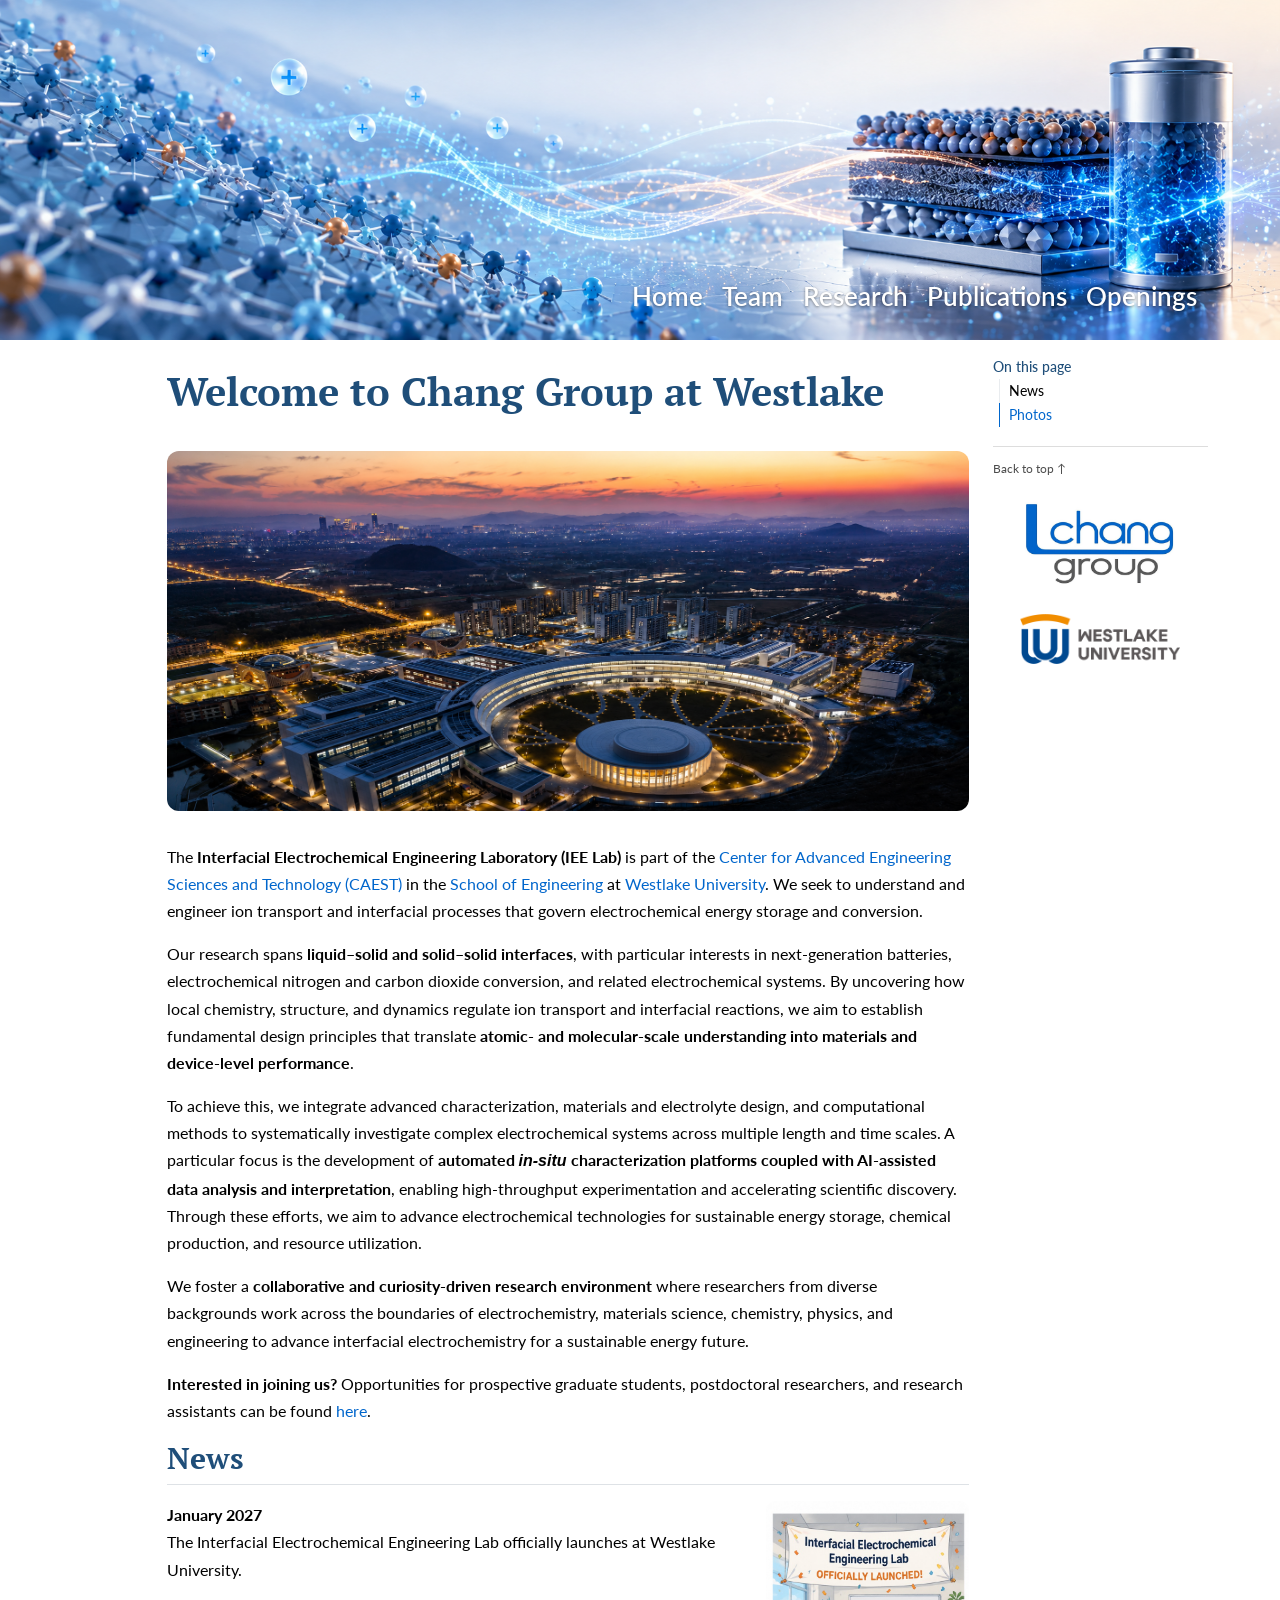
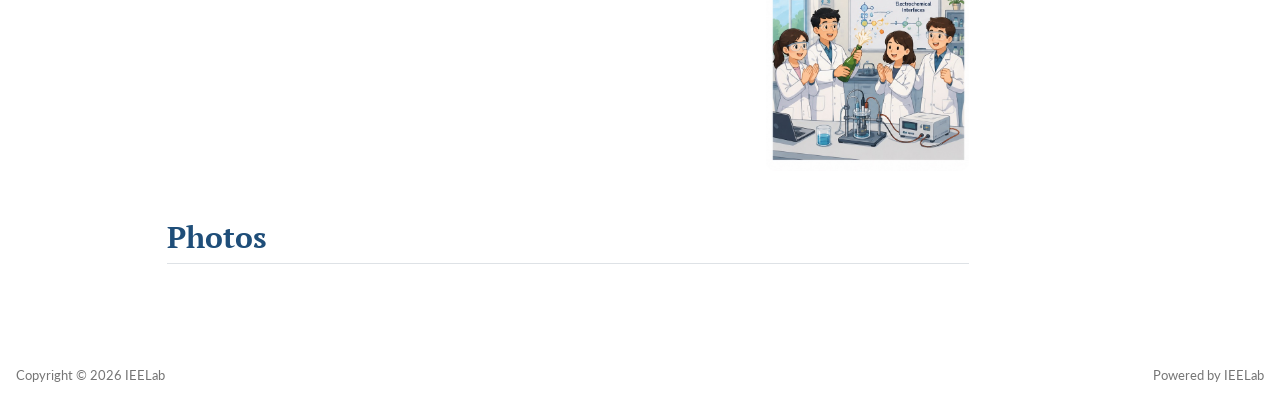
==== commit 156c2f46: "up" ====
--- a/docs/index.html
+++ b/docs/index.html
@@ -43,7 +43,7 @@
 <link href="site_libs/quarto-html/quarto-syntax-highlighting-a9c94084e156453ce75ecc8ff7b2041c.css" rel="stylesheet" id="quarto-text-highlighting-styles">
 <script src="site_libs/bootstrap/bootstrap.min.js"></script>
 <link href="site_libs/bootstrap/bootstrap-icons.css" rel="stylesheet">
-<link href="site_libs/bootstrap/bootstrap-e5cb89b492cea530d5057b6523c71364.min.css" rel="stylesheet" append-hash="true" id="quarto-bootstrap" data-mode="light">
+<link href="site_libs/bootstrap/bootstrap-a9c7d5d89ad159cc41b2f3a0798fcfa2.min.css" rel="stylesheet" append-hash="true" id="quarto-bootstrap" data-mode="light">
 <script id="quarto-search-options" type="application/json">{
   "location": "navbar",
   "copy-button": false,
@@ -71,6 +71,15 @@
     "search-label": "Search"
   }
 }</script>
+<script async="" src="https://www.googletagmanager.com/gtag/js?id=G-5TPCGR6ZQC"></script>
+
+<script type="text/javascript">
+
+window.dataLayer = window.dataLayer || [];
+function gtag(){dataLayer.push(arguments);}
+gtag('js', new Date());
+gtag('config', 'G-5TPCGR6ZQC', { 'anonymize_ip': true});
+</script>
 
 
 </head>
@@ -179,44 +188,158 @@
 </main> <!-- /main -->
 <script>
 document.addEventListener("DOMContentLoaded", function () {
-  const tocLinks = document.querySelectorAll("#TOC a");
+
+  const toc = document.querySelector("#TOC");
+  if (!toc) return;
+
+  /*
+   * Replace Quarto TOC links with clean clones.
+   * This removes Quarto's original click handlers.
+   */
+  const oldLinks = Array.from(
+    toc.querySelectorAll('a[href^="#"]')
+  );
+
+  oldLinks.forEach(oldLink => {
+    const newLink = oldLink.cloneNode(true);
+    oldLink.replaceWith(newLink);
+  });
+
+
+  // Get the new clean links
+  const tocLinks = Array.from(
+    toc.querySelectorAll('a[href^="#"]')
+  );
+
   const sections = [];
+
 
   tocLinks.forEach(link => {
     const href = link.getAttribute("href");
-    if (href && href.startsWith("#")) {
-      const section = document.querySelector(href);
-      if (section) {
-        sections.push({
-          link: link,
-          section: section
-        });
-      }
-    }
-  });
-
+
+    if (!href || !href.startsWith("#")) return;
+
+    const target = document.querySelector(href);
+
+    if (!target) return;
+
+    link.addEventListener("click", function (e) {
+      e.preventDefault();
+
+      const targetY =
+        target.getBoundingClientRect().top +
+        window.scrollY -
+        80;
+
+      window.scrollTo({
+        top: targetY,
+        behavior: "auto"
+      });
+
+      history.replaceState(null, "", href);
+    });
+});
+
+
+  /*
+   * Active TOC highlighting
+   */
   function updateTOC() {
+
     let current = null;
 
     sections.forEach(item => {
-      const rect = item.section.getBoundingClientRect();
+
+      const rect =
+        item.section.getBoundingClientRect();
 
       if (rect.top <= 250) {
         current = item;
       }
+
     });
+
 
     tocLinks.forEach(link => {
       link.classList.remove("active");
     });
 
+
     if (current) {
       current.link.classList.add("active");
     }
+
   }
 
-  window.addEventListener("scroll", updateTOC);
+
+  window.addEventListener(
+    "scroll",
+    updateTOC,
+    { passive: true }
+  );
+
   updateTOC();
+
+
+  /*
+   * Back to top
+   */
+  const backToTop =
+    document.createElement("a");
+
+  backToTop.href = "#";
+  backToTop.className = "back-to-top";
+  backToTop.innerHTML = "Back to top ↑";
+
+  backToTop.addEventListener(
+    "click",
+    function (e) {
+
+      e.preventDefault();
+
+      window.scrollTo({
+        top: 0,
+        behavior: "smooth"
+      });
+
+    }
+  );
+
+  toc.appendChild(backToTop);
+
+
+  /*
+   * Sidebar logos
+   */
+  const marginSidebar =
+    document.querySelector(
+      "#quarto-margin-sidebar"
+    );
+
+  if (marginSidebar) {
+
+    const logoBox =
+      document.createElement("div");
+
+    logoBox.className =
+      "sidebar-logos";
+
+    logoBox.innerHTML = `
+      <img class="chang-logo"
+           src="images/site-logo.jpg"
+           alt="Chang Group">
+
+      <img class="westlake-logo"
+           src="images/westlake-logo.png"
+           alt="Westlake University">
+    `;
+
+    marginSidebar.appendChild(
+      logoBox
+    );
+
+  }
+
 });
 </script>
 <script id="quarto-html-after-body" type="application/javascript">
